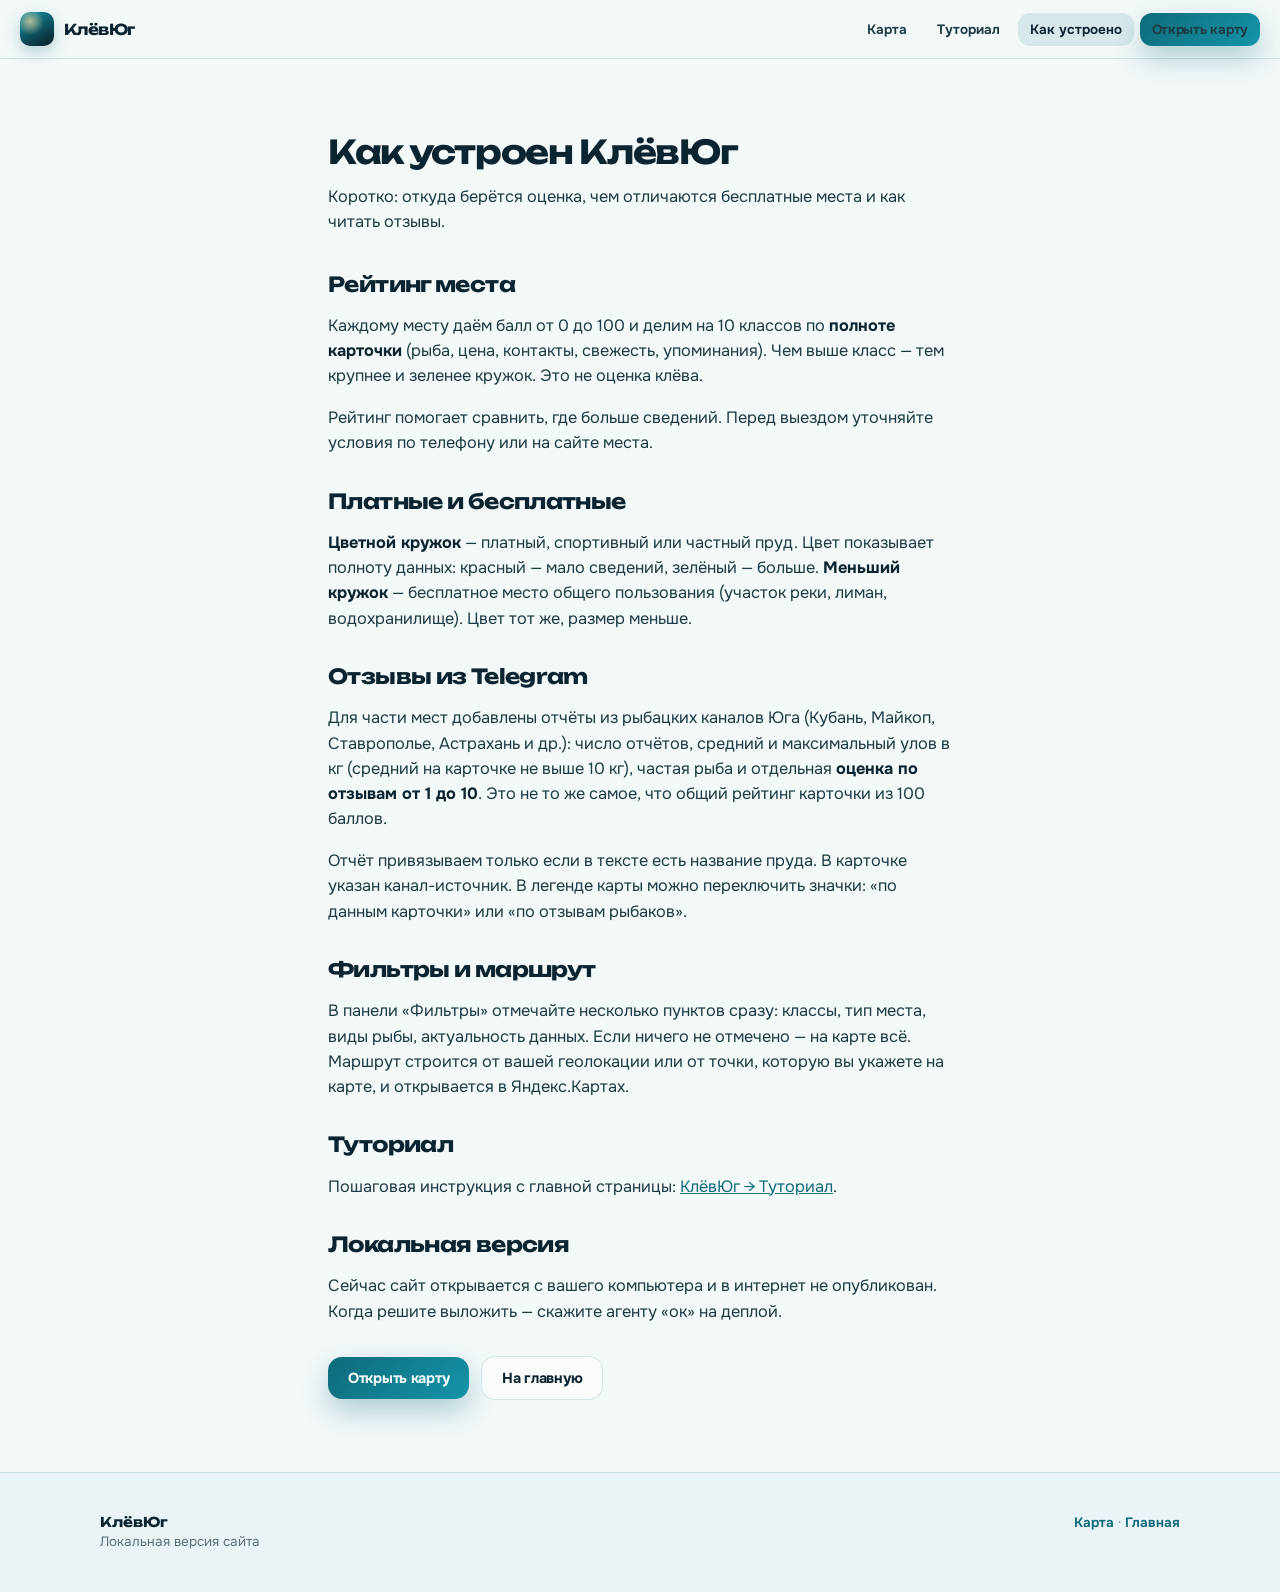
==== about.html @ e6dd9c02 "Add files via upload" ====
<!DOCTYPE html>
<html lang="ru">
<head>
  <meta charset="utf-8" />
  <meta name="viewport" content="width=device-width, initial-scale=1, viewport-fit=cover" />
  <meta name="theme-color" content="#071b24" />
  <meta
    name="description"
    content="Как устроен КлёвЮг: рейтинг мест, платные и бесплатные точки, отзывы из Telegram, фильтры и маршрут."
  />
  <title>Как устроено — КлёвЮг</title>
  <link rel="preconnect" href="https://fonts.googleapis.com" />
  <link rel="preconnect" href="https://fonts.gstatic.com" crossorigin />
  <link
    href="https://fonts.googleapis.com/css2?family=Onest:wght@500;600;700;800&family=Unbounded:wght@600;700&display=swap"
    rel="stylesheet"
  />
  <link rel="stylesheet" href="assets/site.css" />
</head>
<body>
  <a class="skip-link" href="#main">К содержанию</a>

  <header class="site-header">
    <a class="site-logo" href="index.html" translate="no">
      <span class="site-logo__mark" aria-hidden="true"></span>
      <span class="site-logo__name">КлёвЮг</span>
    </a>
    <nav class="site-nav" aria-label="Основное меню">
      <a href="map.html">Карта</a>
      <a href="index.html#tutorial">Туториал</a>
      <a href="about.html" aria-current="page">Как устроено</a>
      <a class="btn btn--primary" href="map.html">Открыть карту</a>
    </nav>
  </header>

  <main id="main" class="section prose">
    <h1 class="section__title">Как устроен КлёвЮг</h1>
    <p class="section__lead">
      Коротко: откуда берётся оценка, чем отличаются бесплатные места и как читать отзывы.
    </p>

    <h2 id="rating">Рейтинг места</h2>
    <p>
      Каждому месту даём балл от 0 до 100 и делим на 10 классов по
      <strong>полноте карточки</strong> (рыба, цена, контакты, свежесть, упоминания).
      Чем выше класс — тем крупнее и зеленее кружок. Это не оценка клёва.
    </p>
    <p>
      Рейтинг помогает сравнить, где больше сведений.
      Перед выездом уточняйте условия по телефону или на сайте места.
    </p>

    <h2 id="icons">Платные и бесплатные</h2>
    <p>
      <strong>Цветной кружок</strong> — платный, спортивный или частный пруд.
      Цвет показывает полноту данных: красный — мало сведений, зелёный — больше.
      <strong>Меньший кружок</strong> — бесплатное место общего пользования
      (участок реки, лиман, водохранилище). Цвет тот же, размер меньше.
    </p>

    <h2 id="reviews">Отзывы из Telegram</h2>
    <p>
      Для части мест добавлены отчёты из рыбацких каналов Юга
      (Кубань, Майкоп, Ставрополье, Астрахань и др.): число отчётов,
      средний и максимальный улов в кг (средний на карточке не выше 10 кг),
      частая рыба и отдельная <strong>оценка по отзывам от 1 до 10</strong>.
      Это не то же самое, что общий рейтинг карточки из 100 баллов.
    </p>
    <p>
      Отчёт привязываем только если в тексте есть название пруда.
      В карточке указан канал-источник. В легенде карты можно переключить значки:
      «по данным карточки» или «по отзывам рыбаков».
    </p>

    <h2 id="filters">Фильтры и маршрут</h2>
    <p>
      В панели «Фильтры» отмечайте несколько пунктов сразу: классы, тип места,
      виды рыбы, актуальность данных. Если ничего не отмечено — на карте всё.
      Маршрут строится от вашей геолокации или от точки, которую вы укажете на карте,
      и открывается в Яндекс.Картах.
    </p>

    <h2 id="tutorial">Туториал</h2>
    <p>
      Пошаговая инструкция с главной страницы:
      <a href="index.html#tutorial">КлёвЮг → Туториал</a>.
    </p>

    <h2 id="privacy">Локальная версия</h2>
    <p>
      Сейчас сайт открывается с вашего компьютера и в интернет не опубликован.
      Когда решите выложить — скажите агенту «ок» на деплой.
    </p>

    <div class="cta-inline" style="margin-top: 32px">
      <a class="btn btn--primary" href="map.html">Открыть карту</a>
      <a class="btn btn--ghost" href="index.html">На главную</a>
    </div>
  </main>

  <footer class="site-footer">
    <div class="site-footer__inner">
      <div>
        <strong translate="no">КлёвЮг</strong><br />
        Локальная версия сайта
      </div>
      <div>
        <a href="map.html">Карта</a>
        ·
        <a href="index.html">Главная</a>
      </div>
    </div>
  </footer>
</body>
</html>
---- assets/site.css ----
/* КлёвЮг — общий стиль сайта */
:root {
  --deep: #071b24;
  --ink: #0c2430;
  --ink-soft: #1e3a45;
  --muted: #5a6f78;
  --water: #0e6b7a;
  --water-bright: #1494a8;
  --foam: #eaf4f6;
  --mist: #f3f8f9;
  --gold: #d4b56a;
  --gold-soft: #e8d4a0;
  --line: rgba(14, 107, 122, 0.16);
  --shadow: 0 20px 50px rgba(7, 27, 36, 0.16);
  --font-display: "Unbounded", "Segoe UI", system-ui, sans-serif;
  --font: "Onest", "Segoe UI", system-ui, sans-serif;
  --radius: 20px;
  --safe-top: env(safe-area-inset-top, 0px);
  --safe-bottom: env(safe-area-inset-bottom, 0px);
  --safe-left: env(safe-area-inset-left, 0px);
  --safe-right: env(safe-area-inset-right, 0px);
  color-scheme: light;
}

*,
*::before,
*::after {
  box-sizing: border-box;
}

html {
  scroll-behavior: smooth;
}

@media (prefers-reduced-motion: reduce) {
  html {
    scroll-behavior: auto;
  }
  *,
  *::before,
  *::after {
    animation-duration: 0.01ms !important;
    animation-iteration-count: 1 !important;
    transition-duration: 0.01ms !important;
  }
}

body {
  margin: 0;
  min-height: 100vh;
  font-family: var(--font);
  color: var(--ink-soft);
  background: var(--mist);
  -webkit-tap-highlight-color: rgba(14, 107, 122, 0.12);
  touch-action: manipulation;
}

img {
  max-width: 100%;
  height: auto;
  display: block;
}

a {
  color: var(--water);
}

a:hover {
  color: var(--water-bright);
}

:focus-visible {
  outline: 3px solid var(--water-bright);
  outline-offset: 3px;
}

.skip-link {
  position: absolute;
  left: -9999px;
  top: 0;
  z-index: 100;
  padding: 12px 16px;
  background: var(--deep);
  color: #fff;
  font-weight: 700;
  text-decoration: none;
  border-radius: 0 0 12px 0;
}

.skip-link:focus {
  left: 0;
}

.site-header {
  position: sticky;
  top: 0;
  z-index: 20;
  display: flex;
  align-items: center;
  justify-content: space-between;
  gap: 16px;
  padding: calc(12px + var(--safe-top)) calc(20px + var(--safe-right)) 12px calc(20px + var(--safe-left));
  background: rgba(243, 248, 249, 0.86);
  border-bottom: 1px solid var(--line);
  backdrop-filter: blur(16px);
  -webkit-backdrop-filter: blur(16px);
}

.site-logo {
  display: flex;
  align-items: center;
  gap: 10px;
  text-decoration: none;
  color: var(--ink);
  min-width: 0;
}

.site-logo__mark {
  width: 34px;
  height: 34px;
  border-radius: 10px;
  flex: 0 0 auto;
  background:
    radial-gradient(circle at 30% 28%, rgba(232, 212, 160, 0.75), transparent 40%),
    linear-gradient(150deg, var(--water-bright), var(--deep));
  box-shadow: 0 6px 16px rgba(14, 107, 122, 0.28);
}

.site-logo__name {
  font-family: var(--font-display);
  font-weight: 700;
  font-size: 15px;
  letter-spacing: -0.04em;
  white-space: nowrap;
  overflow: hidden;
  text-overflow: ellipsis;
}

.site-nav {
  display: flex;
  align-items: center;
  gap: 6px;
  flex-wrap: wrap;
  justify-content: flex-end;
}

.site-nav a {
  text-decoration: none;
  color: var(--ink-soft);
  font-weight: 650;
  font-size: 13.5px;
  padding: 8px 12px;
  border-radius: 12px;
}

.site-nav a:hover {
  background: rgba(14, 107, 122, 0.08);
  color: var(--ink);
}

.site-nav a[aria-current="page"] {
  background: rgba(14, 107, 122, 0.12);
  color: var(--ink);
}

.btn {
  display: inline-flex;
  align-items: center;
  justify-content: center;
  gap: 8px;
  padding: 12px 20px;
  border-radius: 14px;
  border: 0;
  font-family: inherit;
  font-size: 14.5px;
  font-weight: 700;
  letter-spacing: -0.02em;
  text-decoration: none;
  cursor: pointer;
  transition: transform 0.12s ease, filter 0.12s ease, background-color 0.15s ease;
}

.btn:active {
  transform: translateY(1px);
}

.btn--primary {
  background: linear-gradient(135deg, var(--water), var(--water-bright));
  color: #f5fcfd;
  box-shadow: 0 12px 28px rgba(14, 107, 122, 0.3);
}

.btn--primary:hover {
  filter: brightness(1.06);
  color: #fff;
}

.btn--ghost {
  background: rgba(255, 255, 255, 0.55);
  color: var(--ink);
  border: 1px solid var(--line);
}

.btn--ghost:hover {
  background: #fff;
  color: var(--ink);
}

.btn--on-dark {
  background: rgba(255, 255, 255, 0.12);
  color: #fff;
  border: 1px solid rgba(255, 255, 255, 0.28);
}

.btn--on-dark:hover {
  background: rgba(255, 255, 255, 0.2);
  color: #fff;
}

.btn--lg {
  padding: 15px 26px;
  font-size: 16px;
}

.btn--gold {
  background: linear-gradient(135deg, #c9a84f, var(--gold-soft));
  color: var(--deep);
  box-shadow: 0 12px 28px rgba(212, 181, 106, 0.35);
}

.btn--gold:hover {
  filter: brightness(1.04);
  color: var(--deep);
}

/* —— Landing hero —— */
.hero {
  position: relative;
  min-height: min(100vh, 900px);
  display: flex;
  flex-direction: column;
  justify-content: flex-end;
  padding:
    calc(72px + var(--safe-top))
    calc(24px + var(--safe-right))
    calc(64px + var(--safe-bottom))
    calc(24px + var(--safe-left));
  overflow: hidden;
  color: #eaf4f6;
  isolation: isolate;
}

.hero__bg {
  position: absolute;
  inset: 0;
  z-index: -3;
  background:
    linear-gradient(105deg, rgba(7, 27, 36, 0.82) 0%, rgba(7, 27, 36, 0.45) 42%, rgba(7, 27, 36, 0.72) 100%),
    radial-gradient(ellipse 70% 55% at 78% 30%, rgba(20, 148, 168, 0.45), transparent 58%),
    radial-gradient(ellipse 50% 40% at 18% 80%, rgba(212, 181, 106, 0.22), transparent 55%),
    linear-gradient(160deg, #0a3140 0%, #0e6b7a 40%, #071b24 100%);
}

.hero__map {
  position: absolute;
  inset: 0;
  z-index: -2;
  opacity: 0.38;
  background-image:
    radial-gradient(circle at 22% 48%, rgba(20, 148, 168, 0.9) 0 3px, transparent 4px),
    radial-gradient(circle at 31% 42%, rgba(212, 181, 106, 0.85) 0 4px, transparent 5px),
    radial-gradient(circle at 38% 55%, rgba(20, 148, 168, 0.7) 0 2.5px, transparent 3.5px),
    radial-gradient(circle at 48% 38%, rgba(234, 244, 246, 0.55) 0 3px, transparent 4px),
    radial-gradient(circle at 58% 52%, rgba(20, 148, 168, 0.75) 0 3.5px, transparent 4.5px),
    radial-gradient(circle at 68% 44%, rgba(212, 181, 106, 0.7) 0 2.5px, transparent 3.5px),
    radial-gradient(circle at 76% 58%, rgba(20, 148, 168, 0.65) 0 3px, transparent 4px),
    radial-gradient(circle at 84% 40%, rgba(234, 244, 246, 0.45) 0 2px, transparent 3px);
  transform: scale(1.05);
  animation: map-breathe 14s ease-in-out infinite alternate;
  pointer-events: none;
}

.hero__wave {
  position: absolute;
  left: 0;
  right: 0;
  bottom: -2px;
  z-index: -1;
  height: 120px;
  background:
    radial-gradient(120% 90% at 10% 100%, rgba(234, 244, 246, 0.14), transparent 55%),
    radial-gradient(90% 80% at 70% 100%, rgba(212, 181, 106, 0.12), transparent 50%);
  animation: wave-shift 18s ease-in-out infinite alternate;
  pointer-events: none;
}

@keyframes map-breathe {
  from { transform: scale(1.02) translateY(0); }
  to { transform: scale(1.08) translateY(-8px); }
}

@keyframes wave-shift {
  from { opacity: 0.7; transform: translateX(0); }
  to { opacity: 1; transform: translateX(-18px); }
}

@media (prefers-reduced-motion: reduce) {
  .hero__map,
  .hero__wave {
    animation: none;
  }
}

.hero__inner {
  max-width: 760px;
}

.hero__brand {
  margin: 0 0 18px;
  font-family: var(--font-display);
  font-size: clamp(2.8rem, 9vw, 5.2rem);
  font-weight: 700;
  letter-spacing: -0.055em;
  line-height: 0.92;
  text-wrap: balance;
  color: #fff;
  text-shadow: 0 10px 40px rgba(0, 0, 0, 0.35);
}

.hero__brand span {
  color: var(--gold-soft);
}

.hero__lead {
  margin: 0 0 28px;
  max-width: 34rem;
  font-size: clamp(1.08rem, 2.5vw, 1.28rem);
  font-weight: 500;
  line-height: 1.45;
  color: rgba(234, 244, 246, 0.9);
  text-wrap: pretty;
}

.hero__actions {
  display: flex;
  flex-wrap: wrap;
  gap: 12px;
  align-items: center;
}

/* —— Sections —— */
.section {
  padding: 72px calc(24px + var(--safe-right)) 72px calc(24px + var(--safe-left));
  max-width: 1080px;
  margin: 0 auto;
}

.section__title {
  margin: 0 0 12px;
  font-family: var(--font-display);
  font-size: clamp(1.45rem, 3vw, 2.05rem);
  font-weight: 700;
  letter-spacing: -0.04em;
  color: var(--ink);
  text-wrap: balance;
}

.section__lead {
  margin: 0 0 36px;
  max-width: 40rem;
  font-size: 1.08rem;
  line-height: 1.5;
  color: var(--muted);
  text-wrap: pretty;
}

.facts {
  display: grid;
  gap: 18px 28px;
  margin: 0;
  padding: 0;
  list-style: none;
}

@media (min-width: 720px) {
  .facts {
    grid-template-columns: repeat(3, 1fr);
  }
}

.facts li {
  padding-top: 14px;
  border-top: 2px solid rgba(14, 107, 122, 0.2);
}

.facts strong {
  display: block;
  margin-bottom: 6px;
  font-family: var(--font-display);
  font-size: clamp(1.6rem, 3vw, 2rem);
  font-weight: 700;
  letter-spacing: -0.04em;
  color: var(--ink);
  font-variant-numeric: tabular-nums;
}

.facts span {
  display: block;
  font-size: 0.98rem;
  line-height: 1.45;
  color: var(--muted);
}

.scene {
  max-width: 40rem;
}

.scene p {
  margin: 0 0 1rem;
  font-size: 1.08rem;
  line-height: 1.55;
  color: var(--ink-soft);
}

.scene p:last-child {
  margin-bottom: 0;
}

.band {
  background:
    linear-gradient(165deg, rgba(14, 107, 122, 0.07), rgba(234, 244, 246, 0.9));
  border-block: 1px solid var(--line);
}

.band--deep {
  background:
    linear-gradient(145deg, #0a3140 0%, #071b24 55%, #0e4a55 100%);
  color: var(--foam);
  border-block: 0;
}

.band--deep .section__title {
  color: #fff;
}

.band--deep .section__lead {
  color: rgba(234, 244, 246, 0.78);
}

.steps {
  display: grid;
  gap: 28px;
  counter-reset: step;
}

@media (min-width: 800px) {
  .steps {
    grid-template-columns: 1fr 1fr;
    gap: 32px 40px;
  }
}

.step {
  padding: 0;
  border: 0;
  background: transparent;
}

.step::before {
  counter-increment: step;
  content: counter(step);
  display: inline-block;
  margin-bottom: 12px;
  font-family: var(--font-display);
  font-size: 0.95rem;
  font-weight: 700;
  letter-spacing: -0.03em;
  color: var(--water);
}

.band--deep .step::before {
  color: var(--gold-soft);
}

.step h3 {
  margin: 0 0 8px;
  font-size: 1.15rem;
  font-weight: 750;
  letter-spacing: -0.02em;
  color: var(--ink);
}

.band--deep .step h3 {
  color: #fff;
}

.step p {
  margin: 0;
  font-size: 1rem;
  line-height: 1.5;
  color: var(--muted);
}

.band--deep .step p {
  color: rgba(234, 244, 246, 0.78);
}

.legend-row {
  display: grid;
  gap: 28px;
}

@media (min-width: 640px) {
  .legend-row {
    grid-template-columns: 1fr 1fr;
  }
}

.legend-item {
  display: flex;
  gap: 14px;
  align-items: flex-start;
}

.legend-item__icon {
  flex: 0 0 auto;
  margin-top: 6px;
}

.legend-item__icon--circle {
  width: 16px;
  height: 16px;
  border-radius: 50%;
  background: var(--water-bright);
  box-shadow: 0 0 0 4px rgba(20, 148, 168, 0.18);
}

.legend-item__icon--small {
  width: 10px;
  height: 10px;
  margin-top: 9px;
  border-radius: 50%;
  background: var(--gold);
  box-shadow: 0 0 0 4px rgba(212, 181, 106, 0.2);
}

.legend-item h3 {
  margin: 0 0 6px;
  font-size: 1.05rem;
  font-weight: 750;
  color: var(--ink);
}

.legend-item p {
  margin: 0;
  font-size: 0.98rem;
  line-height: 1.45;
  color: var(--muted);
}

.keep {
  display: grid;
  gap: 22px;
}

@media (min-width: 720px) {
  .keep {
    grid-template-columns: 1fr 1fr 1fr;
  }
}

.keep h3 {
  margin: 0 0 8px;
  font-size: 1.05rem;
  font-weight: 750;
  letter-spacing: -0.02em;
  color: var(--ink);
}

.keep p {
  margin: 0;
  font-size: 0.98rem;
  line-height: 1.5;
  color: var(--muted);
}

.faq details {
  padding: 16px 0;
  border-bottom: 1px solid var(--line);
}

.faq summary {
  cursor: pointer;
  font-weight: 700;
  color: var(--ink);
  list-style: none;
}

.faq summary::-webkit-details-marker {
  display: none;
}

.faq summary::after {
  content: "+";
  float: right;
  color: var(--water);
  font-weight: 700;
}

.faq details[open] summary::after {
  content: "−";
}

.faq p {
  margin: 10px 0 0;
  color: var(--muted);
  line-height: 1.5;
}

.cta-final {
  text-align: left;
}

.cta-final .hero__actions {
  margin-top: 8px;
}

.cta-inline {
  display: flex;
  flex-wrap: wrap;
  gap: 12px;
  align-items: center;
  margin-top: 8px;
}

.prose {
  max-width: 42rem;
}

.prose h2 {
  margin: 2rem 0 0.75rem;
  font-family: var(--font-display);
  font-size: 1.3rem;
  font-weight: 700;
  letter-spacing: -0.03em;
  color: var(--ink);
  scroll-margin-top: 88px;
}

.prose h2:first-of-type {
  margin-top: 0;
}

.prose p,
.prose li {
  font-size: 1.02rem;
  line-height: 1.55;
  color: var(--ink-soft);
}

.prose ul {
  padding-left: 1.2rem;
}

.prose strong {
  color: var(--ink);
}

.site-footer {
  padding:
    40px calc(24px + var(--safe-right))
    calc(40px + var(--safe-bottom))
    calc(24px + var(--safe-left));
  border-top: 1px solid var(--line);
  background: var(--foam);
  color: var(--muted);
  font-size: 13.5px;
  line-height: 1.45;
}

.site-footer__inner {
  max-width: 1080px;
  margin: 0 auto;
  display: flex;
  flex-wrap: wrap;
  gap: 16px 32px;
  justify-content: space-between;
  align-items: flex-start;
}

.site-footer strong {
  font-family: var(--font-display);
  color: var(--ink);
}

.site-footer a {
  font-weight: 650;
  text-decoration: none;
}

.site-footer a:hover {
  text-decoration: underline;
}

.local-badge {
  display: inline-flex;
  align-items: center;
  gap: 6px;
  padding: 6px 12px;
  border-radius: 999px;
  background: rgba(14, 107, 122, 0.1);
  color: var(--water);
  font-size: 12px;
  font-weight: 700;
}

@media (max-width: 560px) {
  .site-nav a:not(.btn) {
    display: none;
  }
}
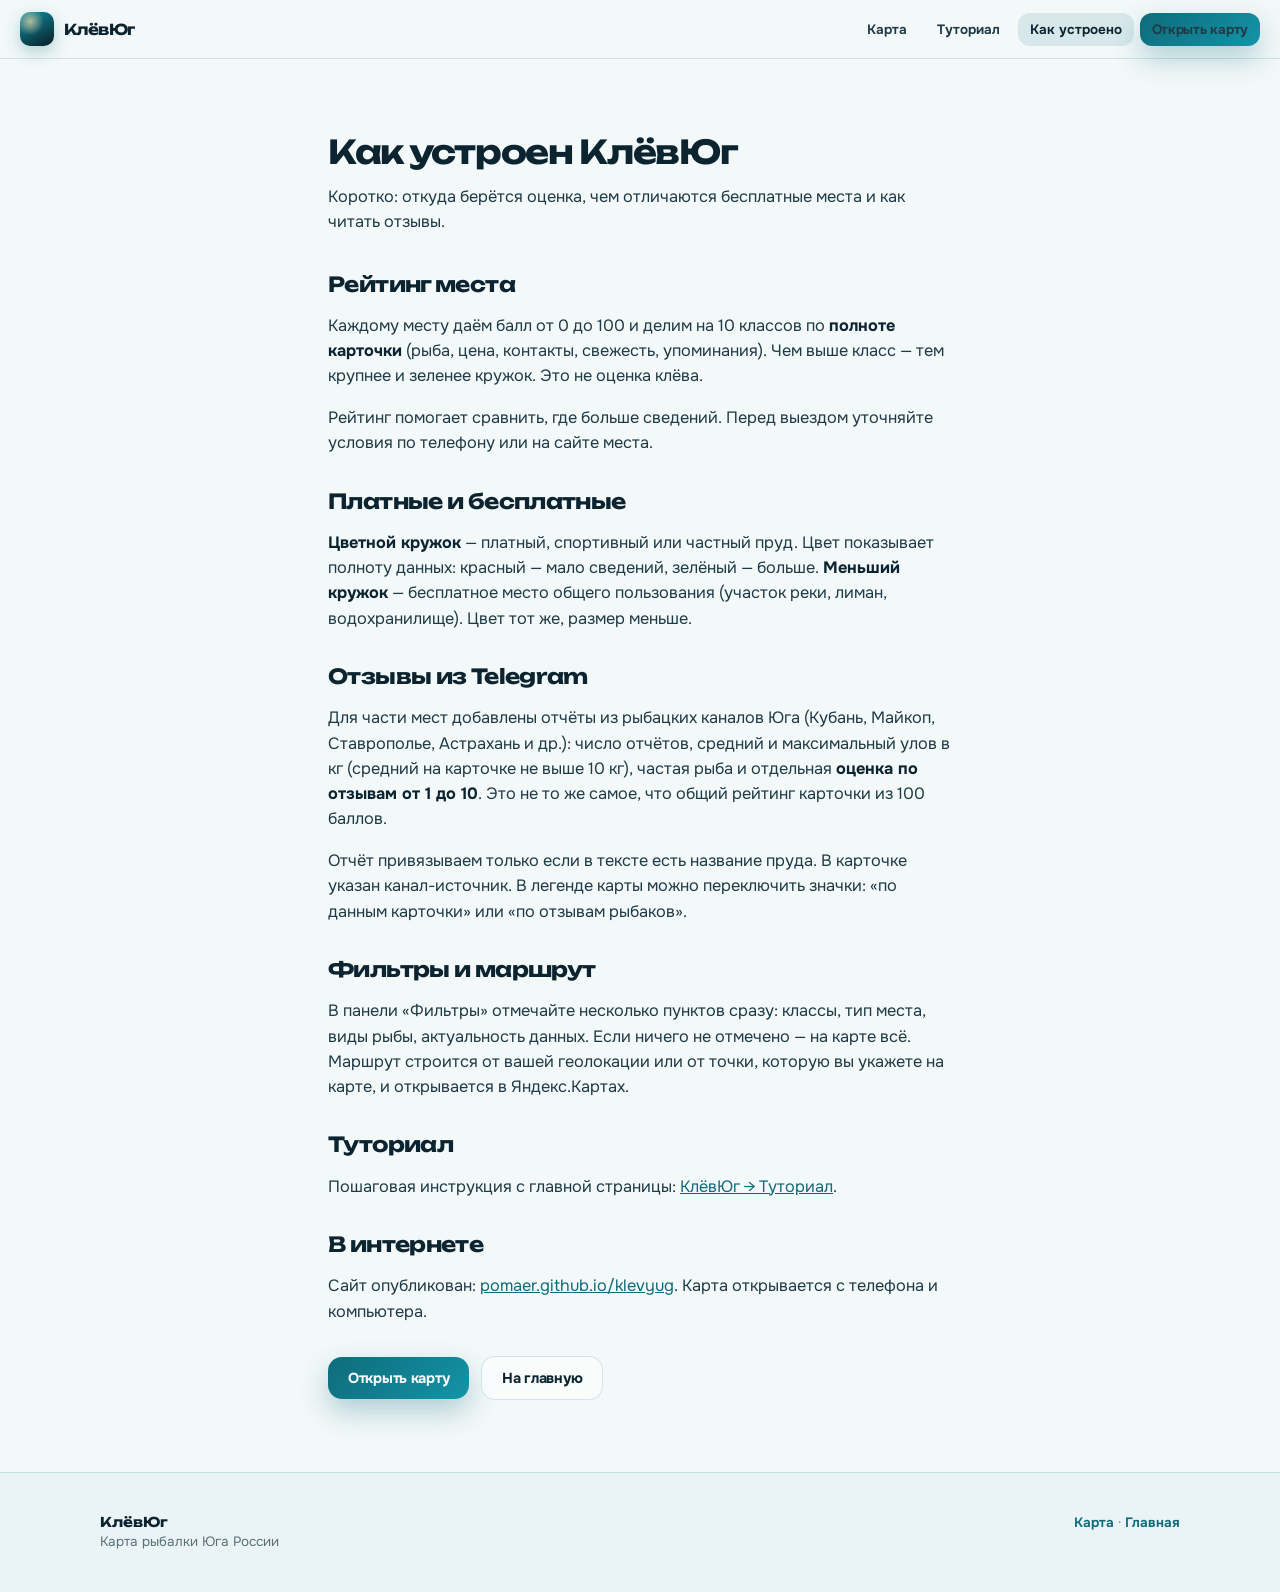
==== commit e206be22: "Add files via upload" ====
--- a/about.html
+++ b/about.html
@@ -26,9 +26,21 @@
       <span class="site-logo__name">КлёвЮг</span>
     </a>
     <nav class="site-nav" aria-label="Основное меню">
-      <a href="map.html">Карта</a>
-      <a href="index.html#tutorial">Туториал</a>
-      <a href="about.html" aria-current="page">Как устроено</a>
+      <button
+        type="button"
+        class="site-menu-btn"
+        id="site-menu-btn"
+        aria-expanded="false"
+        aria-controls="site-nav-panel"
+        aria-label="Открыть меню"
+      >
+        <span class="site-menu-btn__bars" aria-hidden="true"></span>
+      </button>
+      <div class="site-nav__panel" id="site-nav-panel">
+        <a href="map.html">Карта</a>
+        <a href="index.html#tutorial">Туториал</a>
+        <a href="about.html" aria-current="page">Как устроено</a>
+      </div>
       <a class="btn btn--primary" href="map.html">Открыть карту</a>
     </nav>
   </header>
@@ -86,10 +98,11 @@
       <a href="index.html#tutorial">КлёвЮг → Туториал</a>.
     </p>
 
-    <h2 id="privacy">Локальная версия</h2>
+    <h2 id="privacy">В интернете</h2>
     <p>
-      Сейчас сайт открывается с вашего компьютера и в интернет не опубликован.
-      Когда решите выложить — скажите агенту «ок» на деплой.
+      Сайт опубликован:
+      <a href="https://pomaer.github.io/klevyug/" translate="no">pomaer.github.io/klevyug</a>.
+      Карта открывается с телефона и компьютера.
     </p>
 
     <div class="cta-inline" style="margin-top: 32px">
@@ -102,7 +115,7 @@
     <div class="site-footer__inner">
       <div>
         <strong translate="no">КлёвЮг</strong><br />
-        Локальная версия сайта
+        Карта рыбалки Юга России
       </div>
       <div>
         <a href="map.html">Карта</a>
@@ -111,5 +124,26 @@
       </div>
     </div>
   </footer>
+  <script>
+    (function () {
+      var btn = document.getElementById("site-menu-btn");
+      var panel = document.getElementById("site-nav-panel");
+      if (!btn || !panel) return;
+      function setOpen(open) {
+        document.body.classList.toggle("nav-open", open);
+        btn.setAttribute("aria-expanded", open ? "true" : "false");
+        btn.setAttribute("aria-label", open ? "Закрыть меню" : "Открыть меню");
+      }
+      btn.addEventListener("click", function () {
+        setOpen(!document.body.classList.contains("nav-open"));
+      });
+      panel.querySelectorAll("a").forEach(function (a) {
+        a.addEventListener("click", function () { setOpen(false); });
+      });
+      document.addEventListener("keydown", function (e) {
+        if (e.key === "Escape") setOpen(false);
+      });
+    })();
+  </script>
 </body>
 </html>
--- a/assets/site.css
+++ b/assets/site.css
@@ -714,8 +714,176 @@
   font-weight: 700;
 }
 
+.site-menu-btn {
+  display: none;
+  width: 44px;
+  height: 44px;
+  padding: 0;
+  border: 1px solid var(--line);
+  border-radius: 12px;
+  background: rgba(255, 255, 255, 0.72);
+  color: var(--ink);
+  cursor: pointer;
+  align-items: center;
+  justify-content: center;
+  flex: 0 0 auto;
+}
+
+.site-menu-btn:hover {
+  background: #fff;
+}
+
+.site-menu-btn:focus-visible {
+  outline: 3px solid var(--water-bright);
+  outline-offset: 2px;
+}
+
+.site-menu-btn__bars {
+  display: block;
+  width: 18px;
+  height: 2px;
+  background: currentColor;
+  border-radius: 2px;
+  box-shadow: 0 -6px 0 currentColor, 0 6px 0 currentColor;
+}
+
+.site-nav__panel {
+  display: contents;
+}
+
+#tutorial,
+.section__title,
+.prose h2 {
+  scroll-margin-top: calc(72px + var(--safe-top));
+}
+
+@media (max-width: 720px) {
+  .site-header {
+    gap: 10px;
+    padding: calc(10px + var(--safe-top)) calc(14px + var(--safe-right)) 10px calc(14px + var(--safe-left));
+  }
+
+  .site-menu-btn {
+    display: inline-flex;
+  }
+
+  .site-nav {
+    position: relative;
+    gap: 8px;
+  }
+
+  .site-nav__panel {
+    display: none;
+    position: absolute;
+    top: calc(100% + 8px);
+    left: max(12px, var(--safe-left));
+    right: max(12px, var(--safe-right));
+    flex-direction: column;
+    align-items: stretch;
+    gap: 4px;
+    padding: 10px;
+    border-radius: 16px;
+    background: rgba(255, 255, 255, 0.96);
+    border: 1px solid var(--line);
+    box-shadow: var(--shadow);
+    backdrop-filter: blur(16px);
+    -webkit-backdrop-filter: blur(16px);
+    z-index: 30;
+  }
+
+  body.nav-open .site-nav__panel {
+    display: flex;
+  }
+
+  .site-nav__panel a {
+    padding: 14px 14px;
+    min-height: 44px;
+    border-radius: 12px;
+    font-size: 15px;
+  }
+
+  .site-nav > .btn--primary {
+    padding: 10px 14px;
+    font-size: 13.5px;
+    min-height: 44px;
+  }
+
+  .hero {
+    min-height: auto;
+    justify-content: flex-end;
+    padding:
+      calc(88px + var(--safe-top))
+      calc(16px + var(--safe-right))
+      calc(36px + var(--safe-bottom))
+      calc(16px + var(--safe-left));
+  }
+
+  .hero__brand {
+    font-size: clamp(2.4rem, 14vw, 3.4rem);
+    margin-bottom: 14px;
+  }
+
+  .hero__lead {
+    margin-bottom: 22px;
+    font-size: 1.05rem;
+    max-width: none;
+  }
+
+  .hero__actions {
+    flex-direction: column;
+    align-items: stretch;
+    gap: 10px;
+  }
+
+  .hero__actions .btn {
+    width: 100%;
+    min-height: 48px;
+  }
+
+  .section {
+    padding: 48px calc(16px + var(--safe-right)) 48px calc(16px + var(--safe-left));
+  }
+
+  .section__title {
+    font-size: clamp(1.35rem, 6vw, 1.7rem);
+  }
+
+  .section__lead,
+  .scene p,
+  .legend-item p,
+  .keep p,
+  .faq p,
+  .step p {
+    font-size: 1rem;
+  }
+
+  .facts {
+    gap: 14px;
+  }
+
+  .facts strong {
+    font-size: 1.7rem;
+  }
+
+  .cta-inline {
+    flex-direction: column;
+    align-items: stretch;
+  }
+
+  .cta-inline .btn {
+    width: 100%;
+    min-height: 48px;
+    justify-content: center;
+  }
+
+  .site-footer__inner {
+    flex-direction: column;
+    gap: 14px;
+  }
+}
+
 @media (max-width: 560px) {
-  .site-nav a:not(.btn) {
-    display: none;
-  }
-}
+  .site-logo__name {
+    font-size: 14px;
+  }
+}
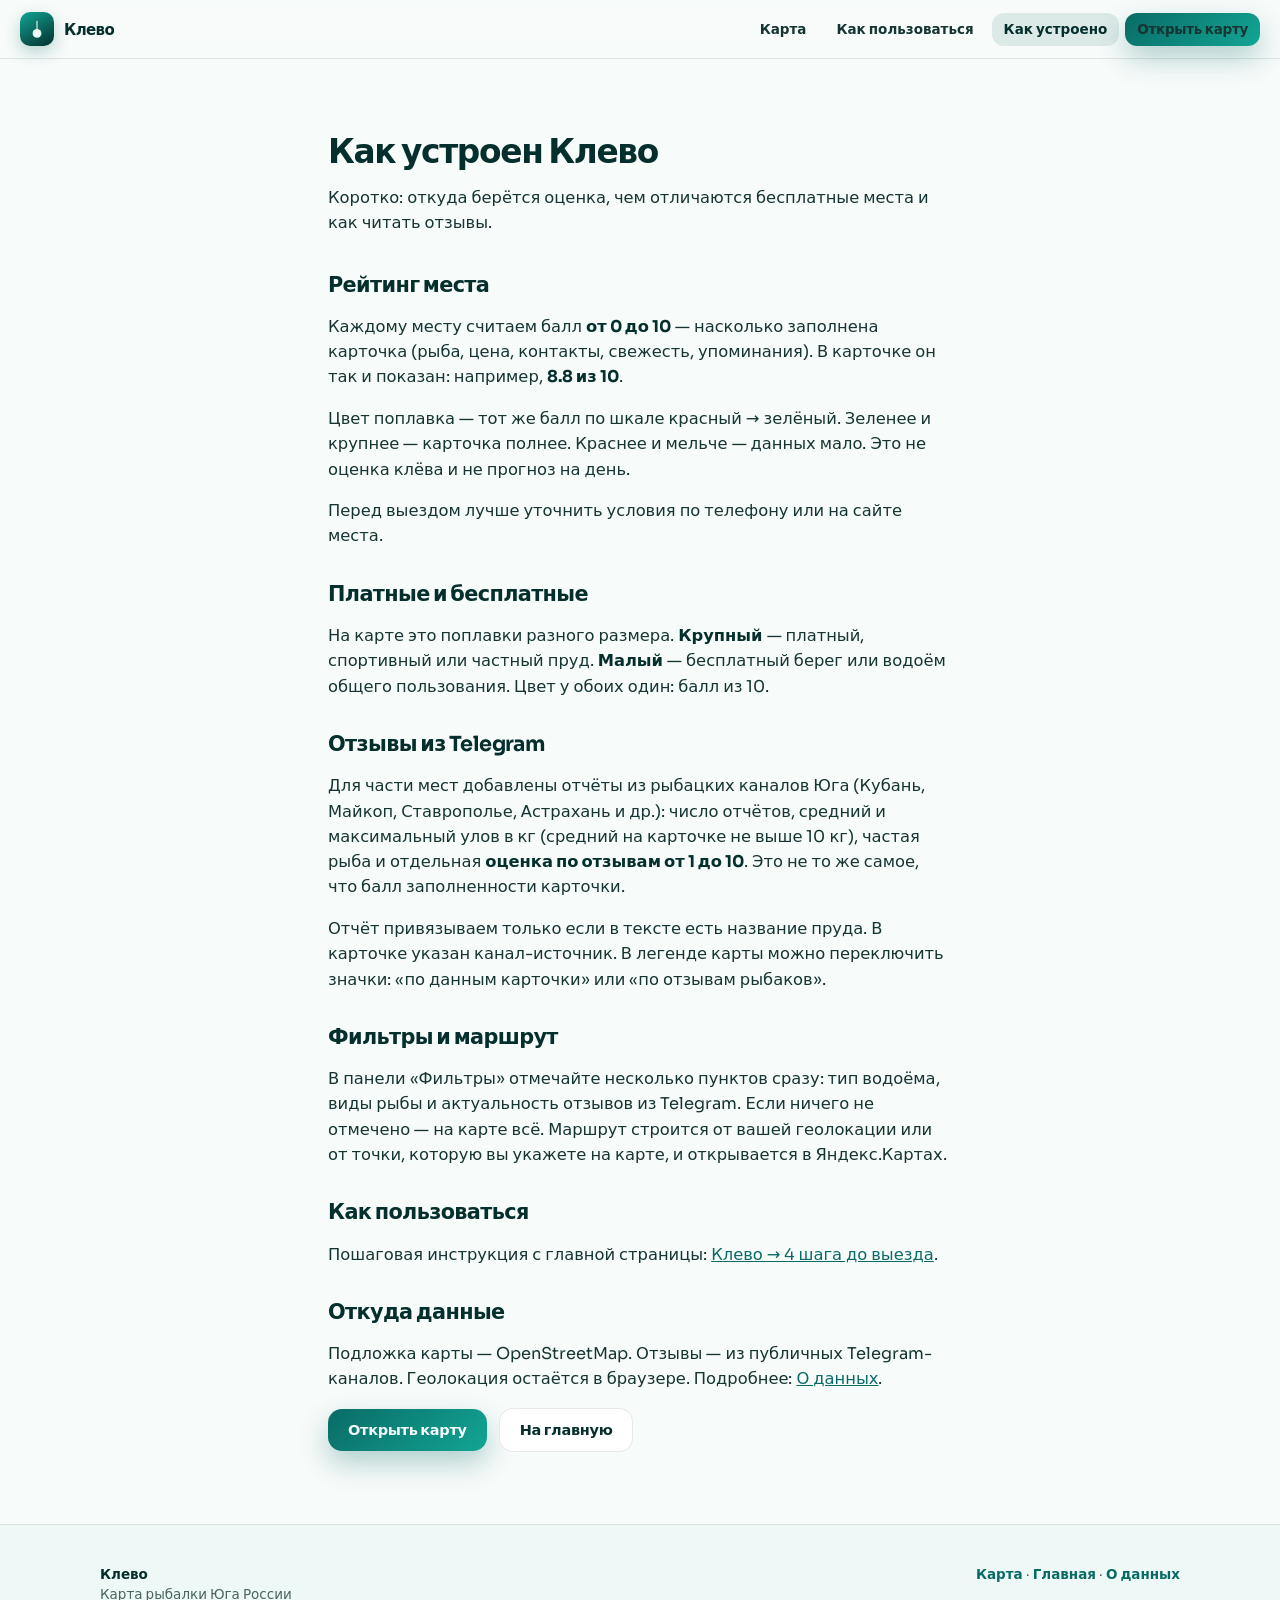
==== commit 06bd3e61: "Update site and pond data for GitHub Pages" ====
--- a/about.html
+++ b/about.html
@@ -3,18 +3,23 @@
 <head>
   <meta charset="utf-8" />
   <meta name="viewport" content="width=device-width, initial-scale=1, viewport-fit=cover" />
-  <meta name="theme-color" content="#071b24" />
+  <meta name="theme-color" content="#eef8f6" />
   <meta
     name="description"
-    content="Как устроен КлёвЮг: рейтинг мест, платные и бесплатные точки, отзывы из Telegram, фильтры и маршрут."
+    content="Как устроен Клево: рейтинг мест, платные и бесплатные точки, отзывы из Telegram, фильтры и маршрут."
   />
-  <title>Как устроено — КлёвЮг</title>
+  <title>Как устроено — Клево</title>
+  <link rel="canonical" href="https://klevyug.ru/about.html" />
+  <link rel="icon" href="assets/favicon.svg" type="image/svg+xml" />
+  <link rel="apple-touch-icon" href="assets/apple-touch-icon.png" />
+  <meta property="og:type" content="website" />
+  <meta property="og:locale" content="ru_RU" />
+  <meta property="og:title" content="Как устроено — Клево" />
+  <meta property="og:description" content="Откуда берётся оценка места, чем отличаются бесплатные берега и как читать отзывы." />
+  <meta property="og:url" content="https://klevyug.ru/about.html" />
+  <meta property="og:image" content="https://klevyug.ru/assets/og-image.png" />
   <link rel="preconnect" href="https://fonts.googleapis.com" />
   <link rel="preconnect" href="https://fonts.gstatic.com" crossorigin />
-  <link
-    href="https://fonts.googleapis.com/css2?family=Onest:wght@500;600;700;800&family=Unbounded:wght@600;700&display=swap"
-    rel="stylesheet"
-  />
   <link rel="stylesheet" href="assets/site.css" />
 </head>
 <body>
@@ -22,8 +27,13 @@
 
   <header class="site-header">
     <a class="site-logo" href="index.html" translate="no">
-      <span class="site-logo__mark" aria-hidden="true"></span>
-      <span class="site-logo__name">КлёвЮг</span>
+      <span class="site-logo__mark" aria-hidden="true">
+        <svg class="site-logo__svg" viewBox="0 0 24 32" fill="none">
+          <path d="M11.2 4h1.6v14h-1.6z" fill="currentColor"/>
+          <circle cx="12" cy="22.4" r="6.4" fill="currentColor"/>
+        </svg>
+      </span>
+      <span class="site-logo__name">Клево</span>
     </a>
     <nav class="site-nav" aria-label="Основное меню">
       <button
@@ -38,7 +48,7 @@
       </button>
       <div class="site-nav__panel" id="site-nav-panel">
         <a href="map.html">Карта</a>
-        <a href="index.html#tutorial">Туториал</a>
+        <a href="index.html#how-to">Как пользоваться</a>
         <a href="about.html" aria-current="page">Как устроено</a>
       </div>
       <a class="btn btn--primary" href="map.html">Открыть карту</a>
@@ -46,28 +56,31 @@
   </header>
 
   <main id="main" class="section prose">
-    <h1 class="section__title">Как устроен КлёвЮг</h1>
+    <h1 class="section__title">Как устроен Клево</h1>
     <p class="section__lead">
       Коротко: откуда берётся оценка, чем отличаются бесплатные места и как читать отзывы.
     </p>
 
     <h2 id="rating">Рейтинг места</h2>
     <p>
-      Каждому месту даём балл от 0 до 100 и делим на 10 классов по
-      <strong>полноте карточки</strong> (рыба, цена, контакты, свежесть, упоминания).
-      Чем выше класс — тем крупнее и зеленее кружок. Это не оценка клёва.
+      Каждому месту считаем балл <strong>от 0 до 10</strong> — насколько заполнена карточка
+      (рыба, цена, контакты, свежесть, упоминания). В карточке он так и показан:
+      например, <strong>8.8 из 10</strong>.
     </p>
     <p>
-      Рейтинг помогает сравнить, где больше сведений.
-      Перед выездом уточняйте условия по телефону или на сайте места.
+      Цвет поплавка — тот же балл по шкале красный → зелёный. Зеленее и крупнее —
+      карточка полнее. Краснее и мельче — данных мало. Это не оценка клёва
+      и не прогноз на день.
+    </p>
+    <p>
+      Перед выездом лучше уточнить условия по телефону или на сайте места.
     </p>
 
     <h2 id="icons">Платные и бесплатные</h2>
     <p>
-      <strong>Цветной кружок</strong> — платный, спортивный или частный пруд.
-      Цвет показывает полноту данных: красный — мало сведений, зелёный — больше.
-      <strong>Меньший кружок</strong> — бесплатное место общего пользования
-      (участок реки, лиман, водохранилище). Цвет тот же, размер меньше.
+      На карте это поплавки разного размера. <strong>Крупный</strong> — платный, спортивный
+      или частный пруд. <strong>Малый</strong> — бесплатный берег или водоём общего пользования.
+      Цвет у обоих один: балл из 10.
     </p>
 
     <h2 id="reviews">Отзывы из Telegram</h2>
@@ -76,7 +89,7 @@
       (Кубань, Майкоп, Ставрополье, Астрахань и др.): число отчётов,
       средний и максимальный улов в кг (средний на карточке не выше 10 кг),
       частая рыба и отдельная <strong>оценка по отзывам от 1 до 10</strong>.
-      Это не то же самое, что общий рейтинг карточки из 100 баллов.
+      Это не то же самое, что балл заполненности карточки.
     </p>
     <p>
       Отчёт привязываем только если в тексте есть название пруда.
@@ -86,26 +99,26 @@
 
     <h2 id="filters">Фильтры и маршрут</h2>
     <p>
-      В панели «Фильтры» отмечайте несколько пунктов сразу: классы, тип места,
-      виды рыбы, актуальность данных. Если ничего не отмечено — на карте всё.
+      В панели «Фильтры» отмечайте несколько пунктов сразу: тип водоёма,
+      виды рыбы и актуальность отзывов из Telegram.
+      Если ничего не отмечено — на карте всё.
       Маршрут строится от вашей геолокации или от точки, которую вы укажете на карте,
       и открывается в Яндекс.Картах.
     </p>
 
-    <h2 id="tutorial">Туториал</h2>
+    <h2 id="howto">Как пользоваться</h2>
     <p>
       Пошаговая инструкция с главной страницы:
-      <a href="index.html#tutorial">КлёвЮг → Туториал</a>.
+      <a href="index.html#how-to">Клево → 4 шага до выезда</a>.
     </p>
 
-    <h2 id="privacy">В интернете</h2>
+    <h2 id="data">Откуда данные</h2>
     <p>
-      Сайт опубликован:
-      <a href="https://pomaer.github.io/klevyug/" translate="no">pomaer.github.io/klevyug</a>.
-      Карта открывается с телефона и компьютера.
+      Подложка карты — OpenStreetMap. Отзывы — из публичных Telegram-каналов.
+      Геолокация остаётся в браузере. Подробнее: <a href="data.html">О данных</a>.
     </p>
 
-    <div class="cta-inline" style="margin-top: 32px">
+    <div class="cta-inline">
       <a class="btn btn--primary" href="map.html">Открыть карту</a>
       <a class="btn btn--ghost" href="index.html">На главную</a>
     </div>
@@ -114,36 +127,20 @@
   <footer class="site-footer">
     <div class="site-footer__inner">
       <div>
-        <strong translate="no">КлёвЮг</strong><br />
+        <strong translate="no">Клево</strong><br />
         Карта рыбалки Юга России
       </div>
       <div>
         <a href="map.html">Карта</a>
         ·
         <a href="index.html">Главная</a>
+        ·
+        <a href="data.html">О данных</a>
       </div>
     </div>
   </footer>
-  <script>
-    (function () {
-      var btn = document.getElementById("site-menu-btn");
-      var panel = document.getElementById("site-nav-panel");
-      if (!btn || !panel) return;
-      function setOpen(open) {
-        document.body.classList.toggle("nav-open", open);
-        btn.setAttribute("aria-expanded", open ? "true" : "false");
-        btn.setAttribute("aria-label", open ? "Закрыть меню" : "Открыть меню");
-      }
-      btn.addEventListener("click", function () {
-        setOpen(!document.body.classList.contains("nav-open"));
-      });
-      panel.querySelectorAll("a").forEach(function (a) {
-        a.addEventListener("click", function () { setOpen(false); });
-      });
-      document.addEventListener("keydown", function (e) {
-        if (e.key === "Escape") setOpen(false);
-      });
-    })();
-  </script>
+  <script src="assets/nav.js"></script>
+  <script src="assets/config.js"></script>
+  <script src="assets/analytics.js" defer></script>
 </body>
 </html>
--- a/assets/site.css
+++ b/assets/site.css
@@ -1,26 +1,4 @@
-/* КлёвЮг — общий стиль сайта */
-:root {
-  --deep: #071b24;
-  --ink: #0c2430;
-  --ink-soft: #1e3a45;
-  --muted: #5a6f78;
-  --water: #0e6b7a;
-  --water-bright: #1494a8;
-  --foam: #eaf4f6;
-  --mist: #f3f8f9;
-  --gold: #d4b56a;
-  --gold-soft: #e8d4a0;
-  --line: rgba(14, 107, 122, 0.16);
-  --shadow: 0 20px 50px rgba(7, 27, 36, 0.16);
-  --font-display: "Unbounded", "Segoe UI", system-ui, sans-serif;
-  --font: "Onest", "Segoe UI", system-ui, sans-serif;
-  --radius: 20px;
-  --safe-top: env(safe-area-inset-top, 0px);
-  --safe-bottom: env(safe-area-inset-bottom, 0px);
-  --safe-left: env(safe-area-inset-left, 0px);
-  --safe-right: env(safe-area-inset-right, 0px);
-  color-scheme: light;
-}
+@import url("tokens.css");
 
 *,
 *::before,
@@ -50,8 +28,8 @@
   min-height: 100vh;
   font-family: var(--font);
   color: var(--ink-soft);
-  background: var(--mist);
-  -webkit-tap-highlight-color: rgba(14, 107, 122, 0.12);
+  background: var(--sand);
+  -webkit-tap-highlight-color: rgba(10, 107, 102, 0.12);
   touch-action: manipulation;
 }
 
@@ -62,15 +40,15 @@
 }
 
 a {
-  color: var(--water);
+  color: var(--teal);
 }
 
 a:hover {
-  color: var(--water-bright);
+  color: var(--teal-bright);
 }
 
 :focus-visible {
-  outline: 3px solid var(--water-bright);
+  outline: 3px solid var(--teal-bright);
   outline-offset: 3px;
 }
 
@@ -80,7 +58,7 @@
   top: 0;
   z-index: 100;
   padding: 12px 16px;
-  background: var(--deep);
+  background: var(--ink);
   color: #fff;
   font-weight: 700;
   text-decoration: none;
@@ -100,7 +78,7 @@
   justify-content: space-between;
   gap: 16px;
   padding: calc(12px + var(--safe-top)) calc(20px + var(--safe-right)) 12px calc(20px + var(--safe-left));
-  background: rgba(243, 248, 249, 0.86);
+  background: rgba(247, 251, 250, 0.88);
   border-bottom: 1px solid var(--line);
   backdrop-filter: blur(16px);
   -webkit-backdrop-filter: blur(16px);
@@ -120,10 +98,17 @@
   height: 34px;
   border-radius: 10px;
   flex: 0 0 auto;
-  background:
-    radial-gradient(circle at 30% 28%, rgba(232, 212, 160, 0.75), transparent 40%),
-    linear-gradient(150deg, var(--water-bright), var(--deep));
-  box-shadow: 0 6px 16px rgba(14, 107, 122, 0.28);
+  display: grid;
+  place-items: center;
+  color: #eef8f6;
+  background: linear-gradient(150deg, var(--teal-bright), var(--ink));
+  box-shadow: 0 6px 16px rgba(10, 107, 102, 0.28);
+}
+
+.site-logo__svg {
+  width: 18px;
+  height: 22px;
+  display: block;
 }
 
 .site-logo__name {
@@ -154,12 +139,12 @@
 }
 
 .site-nav a:hover {
-  background: rgba(14, 107, 122, 0.08);
+  background: rgba(10, 107, 102, 0.08);
   color: var(--ink);
 }
 
 .site-nav a[aria-current="page"] {
-  background: rgba(14, 107, 122, 0.12);
+  background: rgba(10, 107, 102, 0.12);
   color: var(--ink);
 }
 
@@ -177,7 +162,7 @@
   letter-spacing: -0.02em;
   text-decoration: none;
   cursor: pointer;
-  transition: transform 0.12s ease, filter 0.12s ease, background-color 0.15s ease;
+  transition: transform 0.12s ease, filter 0.12s ease, background-color 0.15s ease, border-color 0.15s ease;
 }
 
 .btn:active {
@@ -185,9 +170,9 @@
 }
 
 .btn--primary {
-  background: linear-gradient(135deg, var(--water), var(--water-bright));
+  background: linear-gradient(135deg, var(--teal), var(--teal-bright));
   color: #f5fcfd;
-  box-shadow: 0 12px 28px rgba(14, 107, 122, 0.3);
+  box-shadow: 0 12px 28px rgba(10, 107, 102, 0.3);
 }
 
 .btn--primary:hover {
@@ -196,7 +181,7 @@
 }
 
 .btn--ghost {
-  background: rgba(255, 255, 255, 0.55);
+  background: var(--glass);
   color: var(--ink);
   border: 1px solid var(--line);
 }
@@ -222,31 +207,30 @@
   font-size: 16px;
 }
 
-.btn--gold {
-  background: linear-gradient(135deg, #c9a84f, var(--gold-soft));
-  color: var(--deep);
-  box-shadow: 0 12px 28px rgba(212, 181, 106, 0.35);
-}
-
-.btn--gold:hover {
-  filter: brightness(1.04);
-  color: var(--deep);
-}
-
-/* —— Landing hero —— */
+.btn--mode {
+  background: rgba(10, 107, 102, 0.1);
+  color: var(--ink);
+  border: 1px solid rgba(10, 107, 102, 0.35);
+}
+
+.btn--mode:hover {
+  background: rgba(10, 107, 102, 0.16);
+  color: var(--ink);
+}
+
+/* —— Landing hero: glass card on the map —— */
 .hero {
   position: relative;
-  min-height: min(100vh, 900px);
+  min-height: min(92vh, 820px);
   display: flex;
   flex-direction: column;
   justify-content: flex-end;
   padding:
-    calc(72px + var(--safe-top))
+    calc(88px + var(--safe-top))
     calc(24px + var(--safe-right))
-    calc(64px + var(--safe-bottom))
+    calc(48px + var(--safe-bottom))
     calc(24px + var(--safe-left));
   overflow: hidden;
-  color: #eaf4f6;
   isolation: isolate;
 }
 
@@ -255,28 +239,28 @@
   inset: 0;
   z-index: -3;
   background:
-    linear-gradient(105deg, rgba(7, 27, 36, 0.82) 0%, rgba(7, 27, 36, 0.45) 42%, rgba(7, 27, 36, 0.72) 100%),
-    radial-gradient(ellipse 70% 55% at 78% 30%, rgba(20, 148, 168, 0.45), transparent 58%),
-    radial-gradient(ellipse 50% 40% at 18% 80%, rgba(212, 181, 106, 0.22), transparent 55%),
-    linear-gradient(160deg, #0a3140 0%, #0e6b7a 40%, #071b24 100%);
+    radial-gradient(ellipse 70% 55% at 78% 28%, rgba(18, 165, 148, 0.45), transparent 58%),
+    radial-gradient(ellipse 50% 40% at 12% 82%, rgba(4, 47, 44, 0.35), transparent 55%),
+    linear-gradient(160deg, #0a3d3a 0%, #0a6b66 42%, #042f2c 100%);
 }
 
 .hero__map {
   position: absolute;
   inset: 0;
   z-index: -2;
-  opacity: 0.38;
+  opacity: 0.55;
   background-image:
-    radial-gradient(circle at 22% 48%, rgba(20, 148, 168, 0.9) 0 3px, transparent 4px),
-    radial-gradient(circle at 31% 42%, rgba(212, 181, 106, 0.85) 0 4px, transparent 5px),
-    radial-gradient(circle at 38% 55%, rgba(20, 148, 168, 0.7) 0 2.5px, transparent 3.5px),
-    radial-gradient(circle at 48% 38%, rgba(234, 244, 246, 0.55) 0 3px, transparent 4px),
-    radial-gradient(circle at 58% 52%, rgba(20, 148, 168, 0.75) 0 3.5px, transparent 4.5px),
-    radial-gradient(circle at 68% 44%, rgba(212, 181, 106, 0.7) 0 2.5px, transparent 3.5px),
-    radial-gradient(circle at 76% 58%, rgba(20, 148, 168, 0.65) 0 3px, transparent 4px),
-    radial-gradient(circle at 84% 40%, rgba(234, 244, 246, 0.45) 0 2px, transparent 3px);
-  transform: scale(1.05);
-  animation: map-breathe 14s ease-in-out infinite alternate;
+    radial-gradient(circle at 18% 52%, #c62828 0 4px, transparent 5px),
+    radial-gradient(circle at 27% 38%, #2e7d32 0 6px, transparent 7px),
+    radial-gradient(circle at 34% 61%, #f57c00 0 3.5px, transparent 4.5px),
+    radial-gradient(circle at 46% 44%, #12a594 0 5px, transparent 6px),
+    radial-gradient(circle at 58% 57%, #c62828 0 3px, transparent 4px),
+    radial-gradient(circle at 67% 36%, #43a047 0 4.5px, transparent 5.5px),
+    radial-gradient(circle at 76% 63%, #f9a825 0 3.5px, transparent 4.5px),
+    radial-gradient(circle at 84% 42%, #2e7d32 0 6px, transparent 7px),
+    radial-gradient(circle at 22% 72%, #6b7280 0 2.5px, transparent 3.5px),
+    radial-gradient(circle at 52% 28%, #6b7280 0 2.5px, transparent 3.5px),
+    radial-gradient(circle at 71% 78%, #6b7280 0 2.5px, transparent 3.5px);
   pointer-events: none;
 }
 
@@ -286,69 +270,91 @@
   right: 0;
   bottom: -2px;
   z-index: -1;
-  height: 120px;
+  height: 140px;
   background:
-    radial-gradient(120% 90% at 10% 100%, rgba(234, 244, 246, 0.14), transparent 55%),
-    radial-gradient(90% 80% at 70% 100%, rgba(212, 181, 106, 0.12), transparent 50%);
-  animation: wave-shift 18s ease-in-out infinite alternate;
+    linear-gradient(to top, var(--sand), transparent 70%),
+    radial-gradient(120% 90% at 10% 100%, rgba(238, 248, 246, 0.18), transparent 55%);
   pointer-events: none;
 }
 
-@keyframes map-breathe {
-  from { transform: scale(1.02) translateY(0); }
-  to { transform: scale(1.08) translateY(-8px); }
-}
-
-@keyframes wave-shift {
-  from { opacity: 0.7; transform: translateX(0); }
-  to { opacity: 1; transform: translateX(-18px); }
-}
-
-@media (prefers-reduced-motion: reduce) {
-  .hero__map,
-  .hero__wave {
-    animation: none;
-  }
-}
-
-.hero__inner {
-  max-width: 760px;
+.hero__card {
+  position: relative;
+  max-width: 420px;
+  padding: 22px 22px 24px;
+  border-radius: var(--radius);
+  background: var(--glass);
+  border: 1px solid var(--line);
+  box-shadow: var(--shadow-tight);
+  backdrop-filter: blur(16px);
+  -webkit-backdrop-filter: blur(16px);
+  color: var(--ink);
 }
 
 .hero__brand {
-  margin: 0 0 18px;
+  margin: 0 0 10px;
   font-family: var(--font-display);
-  font-size: clamp(2.8rem, 9vw, 5.2rem);
-  font-weight: 700;
-  letter-spacing: -0.055em;
-  line-height: 0.92;
+  font-size: clamp(2rem, 6vw, 2.6rem);
+  font-weight: 800;
+  letter-spacing: -0.05em;
+  line-height: 1;
   text-wrap: balance;
-  color: #fff;
-  text-shadow: 0 10px 40px rgba(0, 0, 0, 0.35);
-}
-
-.hero__brand span {
-  color: var(--gold-soft);
+  color: var(--ink);
 }
 
 .hero__lead {
-  margin: 0 0 28px;
-  max-width: 34rem;
-  font-size: clamp(1.08rem, 2.5vw, 1.28rem);
+  margin: 0 0 16px;
+  font-size: 1.02rem;
   font-weight: 500;
   line-height: 1.45;
-  color: rgba(234, 244, 246, 0.9);
+  color: var(--muted);
   text-wrap: pretty;
 }
 
+.hero__scale {
+  display: flex;
+  align-items: center;
+  gap: 8px;
+  margin: 0 0 8px;
+}
+
+.hero__dot {
+  width: 14px;
+  height: 14px;
+  border-radius: 50%;
+  box-shadow: 0 0 0 2px rgba(255, 255, 255, 0.9);
+  flex: 0 0 auto;
+}
+
+.hero__dot--bad { background: var(--bad); }
+.hero__dot--best { background: var(--best); }
+
+.hero__bar {
+  flex: 1 1 auto;
+  height: 10px;
+  border-radius: 999px;
+  background: linear-gradient(90deg, #c62828, #f57c00, #f9a825, #7cb342, #2e7d32);
+}
+
+.hero__ends {
+  display: flex;
+  justify-content: space-between;
+  margin: 0 0 18px;
+  font-size: 11px;
+  font-weight: 550;
+  color: var(--muted);
+}
+
 .hero__actions {
   display: flex;
   flex-wrap: wrap;
-  gap: 12px;
+  gap: 10px;
   align-items: center;
 }
 
-/* —— Sections —— */
+.hero__actions .btn {
+  min-height: 44px;
+}
+
 .section {
   padding: 72px calc(24px + var(--safe-right)) 72px calc(24px + var(--safe-left));
   max-width: 1080px;
@@ -389,8 +395,13 @@
 }
 
 .facts li {
-  padding-top: 14px;
-  border-top: 2px solid rgba(14, 107, 122, 0.2);
+  padding: 16px 16px 18px;
+  border-radius: var(--radius);
+  background: var(--glass);
+  border: 1px solid var(--line);
+  box-shadow: var(--shadow-tight);
+  backdrop-filter: blur(12px);
+  -webkit-backdrop-filter: blur(12px);
 }
 
 .facts strong {
@@ -427,14 +438,12 @@
 }
 
 .band {
-  background:
-    linear-gradient(165deg, rgba(14, 107, 122, 0.07), rgba(234, 244, 246, 0.9));
+  background: linear-gradient(165deg, rgba(10, 107, 102, 0.07), rgba(238, 248, 246, 0.9));
   border-block: 1px solid var(--line);
 }
 
 .band--deep {
-  background:
-    linear-gradient(145deg, #0a3140 0%, #071b24 55%, #0e4a55 100%);
+  background: linear-gradient(145deg, #0a3d3a 0%, #042f2c 55%, #0a6b66 100%);
   color: var(--foam);
   border-block: 0;
 }
@@ -444,7 +453,7 @@
 }
 
 .band--deep .section__lead {
-  color: rgba(234, 244, 246, 0.78);
+  color: rgba(238, 248, 246, 0.78);
 }
 
 .steps {
@@ -470,16 +479,17 @@
   counter-increment: step;
   content: counter(step);
   display: inline-block;
-  margin-bottom: 12px;
+  margin: 0 0 10px 2px;
   font-family: var(--font-display);
-  font-size: 0.95rem;
+  font-size: 0.82rem;
   font-weight: 700;
   letter-spacing: -0.03em;
-  color: var(--water);
+  color: var(--teal);
+  font-variant-numeric: tabular-nums;
 }
 
 .band--deep .step::before {
-  color: var(--gold-soft);
+  color: rgba(238, 248, 246, 0.7);
 }
 
 .step h3 {
@@ -502,7 +512,7 @@
 }
 
 .band--deep .step p {
-  color: rgba(234, 244, 246, 0.78);
+  color: rgba(238, 248, 246, 0.78);
 }
 
 .legend-row {
@@ -518,30 +528,12 @@
 
 .legend-item {
   display: flex;
-  gap: 14px;
+  gap: 16px;
   align-items: flex-start;
-}
-
-.legend-item__icon {
-  flex: 0 0 auto;
-  margin-top: 6px;
-}
-
-.legend-item__icon--circle {
-  width: 16px;
-  height: 16px;
-  border-radius: 50%;
-  background: var(--water-bright);
-  box-shadow: 0 0 0 4px rgba(20, 148, 168, 0.18);
-}
-
-.legend-item__icon--small {
-  width: 10px;
-  height: 10px;
-  margin-top: 9px;
-  border-radius: 50%;
-  background: var(--gold);
-  box-shadow: 0 0 0 4px rgba(212, 181, 106, 0.2);
+  padding: 16px;
+  border-radius: var(--radius);
+  background: var(--glass);
+  border: 1px solid var(--line);
 }
 
 .legend-item h3 {
@@ -558,6 +550,97 @@
   color: var(--muted);
 }
 
+.fish-ico {
+  display: inline-grid;
+  place-items: center;
+  flex: 0 0 auto;
+  color: var(--ink);
+  line-height: 0;
+}
+
+.fish-ico svg {
+  display: block;
+  width: 100%;
+  height: 100%;
+}
+
+.fish-ico--lg {
+  width: 48px;
+  height: 64px;
+  margin-top: 2px;
+}
+
+.fish-ico--step {
+  width: 40px;
+  height: 40px;
+  margin-bottom: 4px;
+  border-radius: 12px;
+  color: var(--foam);
+  background: rgba(238, 248, 246, 0.1);
+  box-shadow: inset 0 0 0 1px rgba(238, 248, 246, 0.22);
+}
+
+.fish-ico--keep {
+  width: 44px;
+  height: 44px;
+  margin-bottom: 12px;
+  border-radius: 12px;
+  color: var(--teal);
+  background: rgba(10, 107, 102, 0.08);
+  box-shadow: inset 0 0 0 1px var(--line);
+}
+
+.legend-swatch {
+  display: flex;
+  flex-wrap: wrap;
+  align-items: center;
+  gap: 10px 16px;
+  margin-top: 28px;
+  padding: 14px 16px;
+  border-radius: 14px;
+  background: var(--glass);
+  border: 1px solid var(--line);
+}
+
+.legend-swatch__label {
+  font-size: 0.78rem;
+  font-weight: 750;
+  color: var(--teal);
+  letter-spacing: -0.01em;
+}
+
+.legend-swatch__dots {
+  display: inline-flex;
+  align-items: center;
+  gap: 8px;
+}
+
+.legend-dot {
+  display: block;
+  border-radius: 50%;
+  box-shadow: 0 0 0 2px rgba(255, 255, 255, 0.9);
+}
+
+.legend-dot--paid {
+  width: 14px;
+  height: 14px;
+}
+
+.legend-dot--free {
+  width: 8px;
+  height: 8px;
+}
+
+.legend-dot--good { background: #15803d; }
+.legend-dot--mid { background: #eab308; }
+.legend-dot--low { background: #dc2626; }
+
+.legend-swatch__hint {
+  font-size: 0.86rem;
+  color: var(--muted);
+  line-height: 1.35;
+}
+
 .keep {
   display: grid;
   gap: 22px;
@@ -567,6 +650,14 @@
   .keep {
     grid-template-columns: 1fr 1fr 1fr;
   }
+}
+
+.keep__item {
+  min-width: 0;
+  padding: 18px 16px 20px;
+  border-radius: var(--radius);
+  background: var(--glass);
+  border: 1px solid var(--line);
 }
 
 .keep h3 {
@@ -603,7 +694,7 @@
 .faq summary::after {
   content: "+";
   float: right;
-  color: var(--water);
+  color: var(--teal);
   font-weight: 700;
 }
 
@@ -635,6 +726,10 @@
 
 .prose {
   max-width: 42rem;
+}
+
+.prose h1.section__title {
+  scroll-margin-top: calc(88px + var(--safe-top));
 }
 
 .prose h2 {
@@ -702,18 +797,6 @@
   text-decoration: underline;
 }
 
-.local-badge {
-  display: inline-flex;
-  align-items: center;
-  gap: 6px;
-  padding: 6px 12px;
-  border-radius: 999px;
-  background: rgba(14, 107, 122, 0.1);
-  color: var(--water);
-  font-size: 12px;
-  font-weight: 700;
-}
-
 .site-menu-btn {
   display: none;
   width: 44px;
@@ -721,7 +804,7 @@
   padding: 0;
   border: 1px solid var(--line);
   border-radius: 12px;
-  background: rgba(255, 255, 255, 0.72);
+  background: var(--glass);
   color: var(--ink);
   cursor: pointer;
   align-items: center;
@@ -734,7 +817,7 @@
 }
 
 .site-menu-btn:focus-visible {
-  outline: 3px solid var(--water-bright);
+  outline: 3px solid var(--teal-bright);
   outline-offset: 2px;
 }
 
@@ -751,7 +834,7 @@
   display: contents;
 }
 
-#tutorial,
+#how-to,
 .section__title,
 .prose h2 {
   scroll-margin-top: calc(72px + var(--safe-top));
@@ -783,7 +866,7 @@
     gap: 4px;
     padding: 10px;
     border-radius: 16px;
-    background: rgba(255, 255, 255, 0.96);
+    background: var(--glass);
     border: 1px solid var(--line);
     box-shadow: var(--shadow);
     backdrop-filter: blur(16px);
@@ -810,22 +893,14 @@
 
   .hero {
     min-height: auto;
-    justify-content: flex-end;
     padding:
-      calc(88px + var(--safe-top))
+      calc(72px + var(--safe-top))
       calc(16px + var(--safe-right))
-      calc(36px + var(--safe-bottom))
+      calc(28px + var(--safe-bottom))
       calc(16px + var(--safe-left));
   }
 
-  .hero__brand {
-    font-size: clamp(2.4rem, 14vw, 3.4rem);
-    margin-bottom: 14px;
-  }
-
-  .hero__lead {
-    margin-bottom: 22px;
-    font-size: 1.05rem;
+  .hero__card {
     max-width: none;
   }
 
@@ -857,14 +932,6 @@
     font-size: 1rem;
   }
 
-  .facts {
-    gap: 14px;
-  }
-
-  .facts strong {
-    font-size: 1.7rem;
-  }
-
   .cta-inline {
     flex-direction: column;
     align-items: stretch;
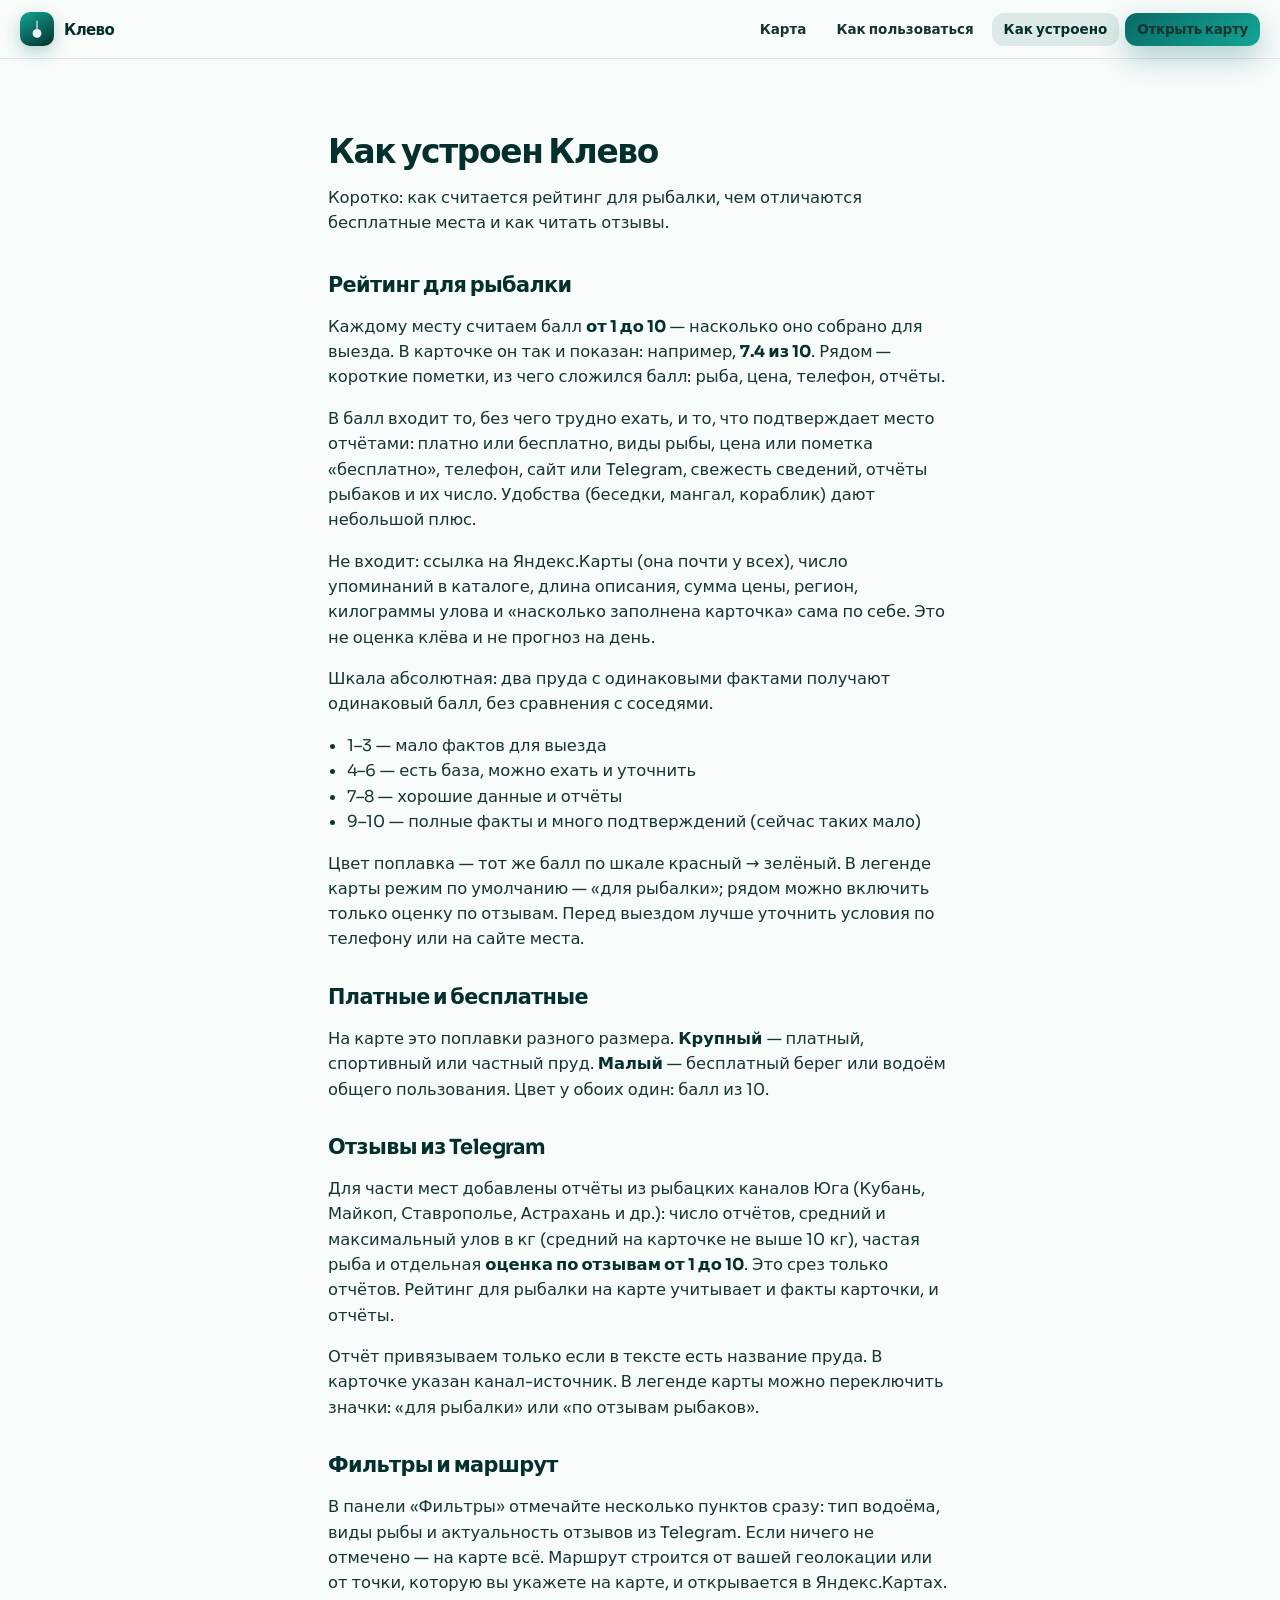
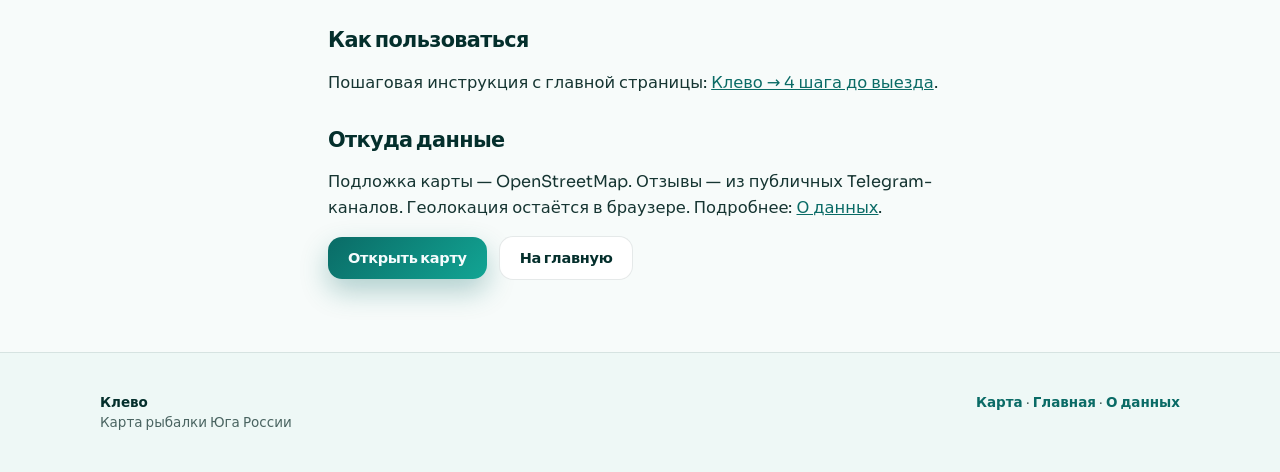
==== commit 55bd7c5e: "Update site and pond data for GitHub Pages" ====
--- a/about.html
+++ b/about.html
@@ -6,7 +6,7 @@
   <meta name="theme-color" content="#eef8f6" />
   <meta
     name="description"
-    content="Как устроен Клево: рейтинг мест, платные и бесплатные точки, отзывы из Telegram, фильтры и маршрут."
+    content="Как устроен Клево: рейтинг для рыбалки, платные и бесплатные точки, отзывы из Telegram, фильтры и маршрут."
   />
   <title>Как устроено — Клево</title>
   <link rel="canonical" href="https://klevyug.ru/about.html" />
@@ -15,7 +15,7 @@
   <meta property="og:type" content="website" />
   <meta property="og:locale" content="ru_RU" />
   <meta property="og:title" content="Как устроено — Клево" />
-  <meta property="og:description" content="Откуда берётся оценка места, чем отличаются бесплатные берега и как читать отзывы." />
+  <meta property="og:description" content="Как считается рейтинг для рыбалки, чем отличаются бесплатные берега и как читать отзывы." />
   <meta property="og:url" content="https://klevyug.ru/about.html" />
   <meta property="og:image" content="https://klevyug.ru/assets/og-image.png" />
   <link rel="preconnect" href="https://fonts.googleapis.com" />
@@ -58,22 +58,42 @@
   <main id="main" class="section prose">
     <h1 class="section__title">Как устроен Клево</h1>
     <p class="section__lead">
-      Коротко: откуда берётся оценка, чем отличаются бесплатные места и как читать отзывы.
+      Коротко: как считается рейтинг для рыбалки, чем отличаются бесплатные места
+      и как читать отзывы.
     </p>
 
-    <h2 id="rating">Рейтинг места</h2>
+    <h2 id="rating">Рейтинг для рыбалки</h2>
     <p>
-      Каждому месту считаем балл <strong>от 0 до 10</strong> — насколько заполнена карточка
-      (рыба, цена, контакты, свежесть, упоминания). В карточке он так и показан:
-      например, <strong>8.8 из 10</strong>.
+      Каждому месту считаем балл <strong>от 1 до 10</strong> — насколько оно собрано
+      для выезда. В карточке он так и показан: например, <strong>7.4 из 10</strong>.
+      Рядом — короткие пометки, из чего сложился балл: рыба, цена, телефон, отчёты.
     </p>
     <p>
-      Цвет поплавка — тот же балл по шкале красный → зелёный. Зеленее и крупнее —
-      карточка полнее. Краснее и мельче — данных мало. Это не оценка клёва
-      и не прогноз на день.
+      В балл входит то, без чего трудно ехать, и то, что подтверждает место отчётами:
+      платно или бесплатно, виды рыбы, цена или пометка «бесплатно», телефон, сайт
+      или Telegram, свежесть сведений, отчёты рыбаков и их число.
+      Удобства (беседки, мангал, кораблик) дают небольшой плюс.
     </p>
     <p>
-      Перед выездом лучше уточнить условия по телефону или на сайте места.
+      Не входит: ссылка на Яндекс.Карты (она почти у всех), число упоминаний в каталоге,
+      длина описания, сумма цены, регион, килограммы улова и «насколько заполнена карточка»
+      сама по себе. Это не оценка клёва и не прогноз на день.
+    </p>
+    <p>
+      Шкала абсолютная: два пруда с одинаковыми фактами получают одинаковый балл,
+      без сравнения с соседями.
+    </p>
+    <ul>
+      <li>1–3 — мало фактов для выезда</li>
+      <li>4–6 — есть база, можно ехать и уточнить</li>
+      <li>7–8 — хорошие данные и отчёты</li>
+      <li>9–10 — полные факты и много подтверждений (сейчас таких мало)</li>
+    </ul>
+    <p>
+      Цвет поплавка — тот же балл по шкале красный → зелёный.
+      В легенде карты режим по умолчанию — «для рыбалки»; рядом можно включить
+      только оценку по отзывам. Перед выездом лучше уточнить условия по телефону
+      или на сайте места.
     </p>
 
     <h2 id="icons">Платные и бесплатные</h2>
@@ -89,12 +109,12 @@
       (Кубань, Майкоп, Ставрополье, Астрахань и др.): число отчётов,
       средний и максимальный улов в кг (средний на карточке не выше 10 кг),
       частая рыба и отдельная <strong>оценка по отзывам от 1 до 10</strong>.
-      Это не то же самое, что балл заполненности карточки.
+      Это срез только отчётов. Рейтинг для рыбалки на карте учитывает и факты карточки, и отчёты.
     </p>
     <p>
       Отчёт привязываем только если в тексте есть название пруда.
       В карточке указан канал-источник. В легенде карты можно переключить значки:
-      «по данным карточки» или «по отзывам рыбаков».
+      «для рыбалки» или «по отзывам рыбаков».
     </p>
 
     <h2 id="filters">Фильтры и маршрут</h2>
--- a/assets/site.css
+++ b/assets/site.css
@@ -631,9 +631,9 @@
   height: 8px;
 }
 
-.legend-dot--good { background: #15803d; }
-.legend-dot--mid { background: #eab308; }
-.legend-dot--low { background: #dc2626; }
+.legend-dot--good { background: #0a6b66; }
+.legend-dot--mid { background: #c4b83a; }
+.legend-dot--low { background: #d65a45; }
 
 .legend-swatch__hint {
   font-size: 0.86rem;
@@ -714,6 +714,30 @@
 
 .cta-final .hero__actions {
   margin-top: 8px;
+}
+
+.site-channels {
+  margin: 20px 0 0;
+  font-size: 14px;
+  line-height: 1.45;
+  color: var(--muted);
+}
+
+.site-channels a {
+  color: var(--teal);
+  font-weight: 650;
+  text-decoration: none;
+}
+
+.site-channels a:hover {
+  color: var(--teal-bright);
+  text-decoration: underline;
+}
+
+.site-channels a:focus-visible {
+  outline: 3px solid var(--teal-bright);
+  outline-offset: 3px;
+  border-radius: 4px;
 }
 
 .cta-inline {
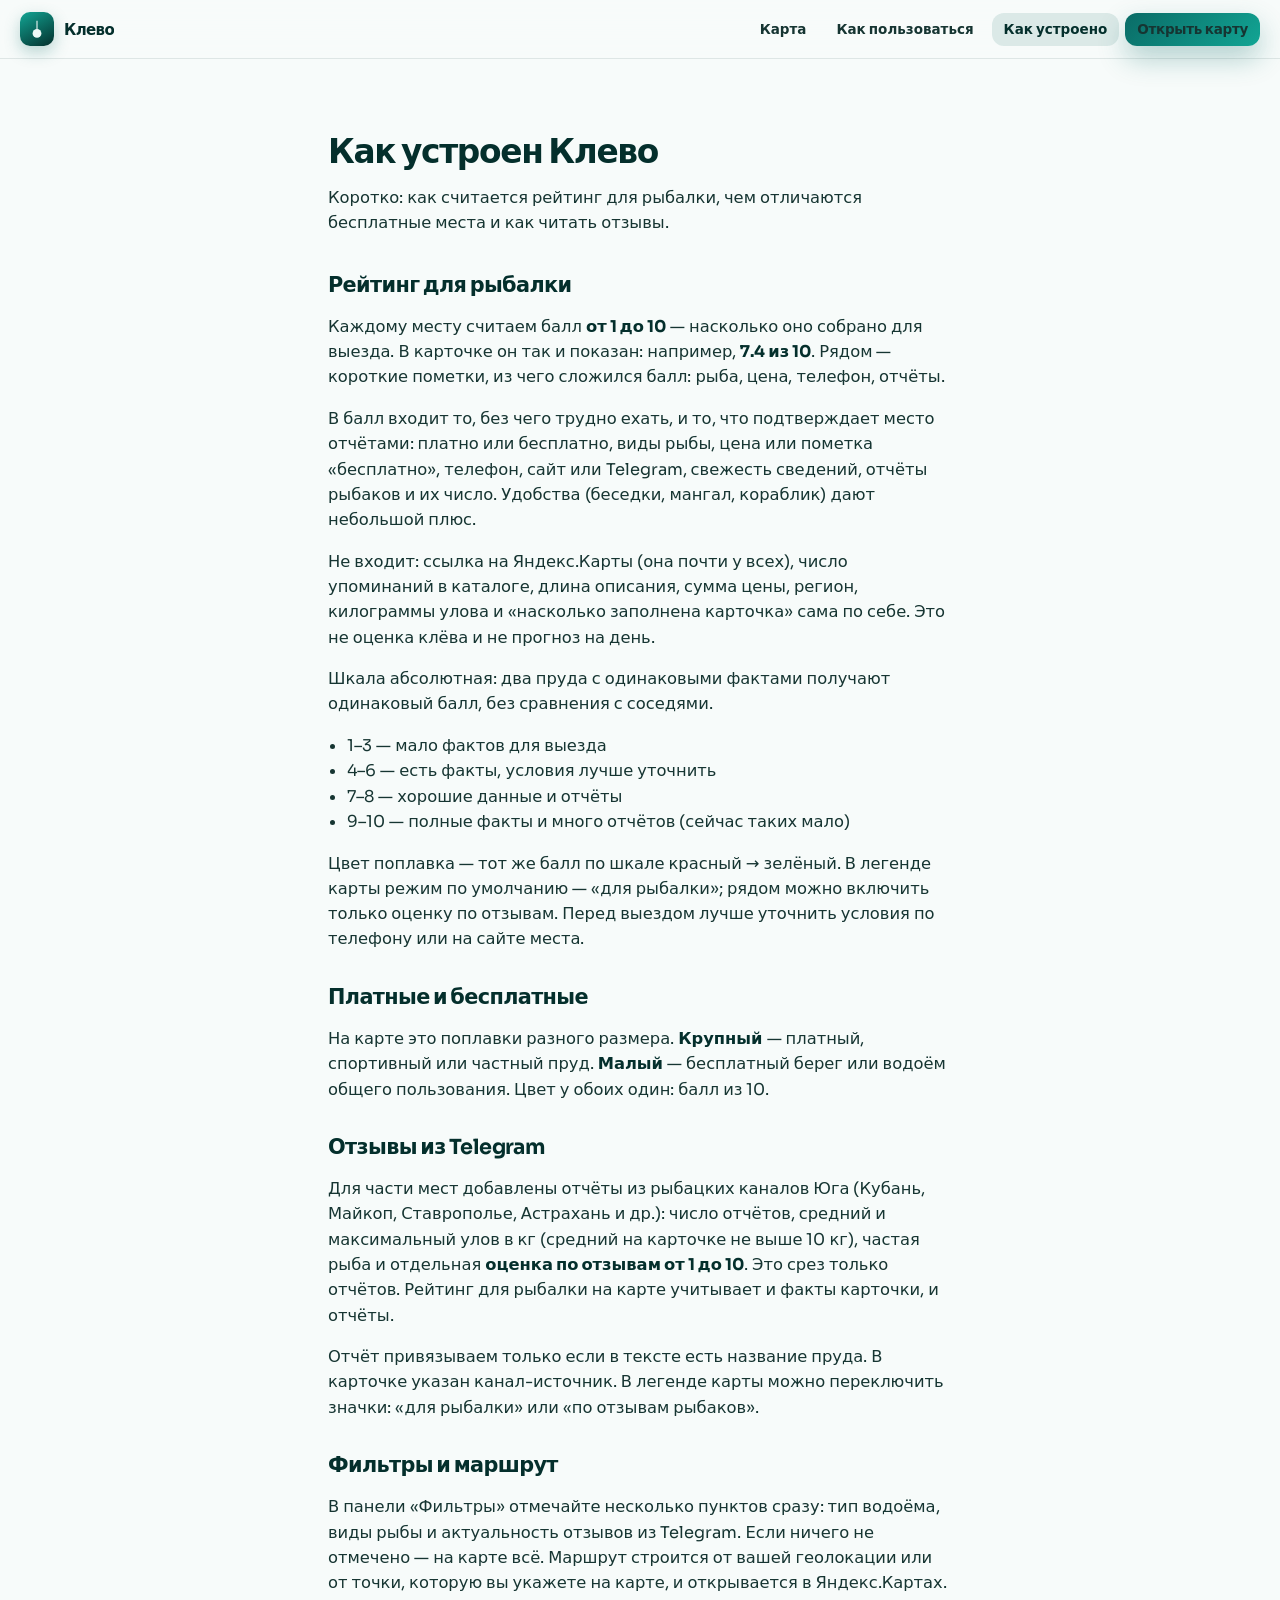
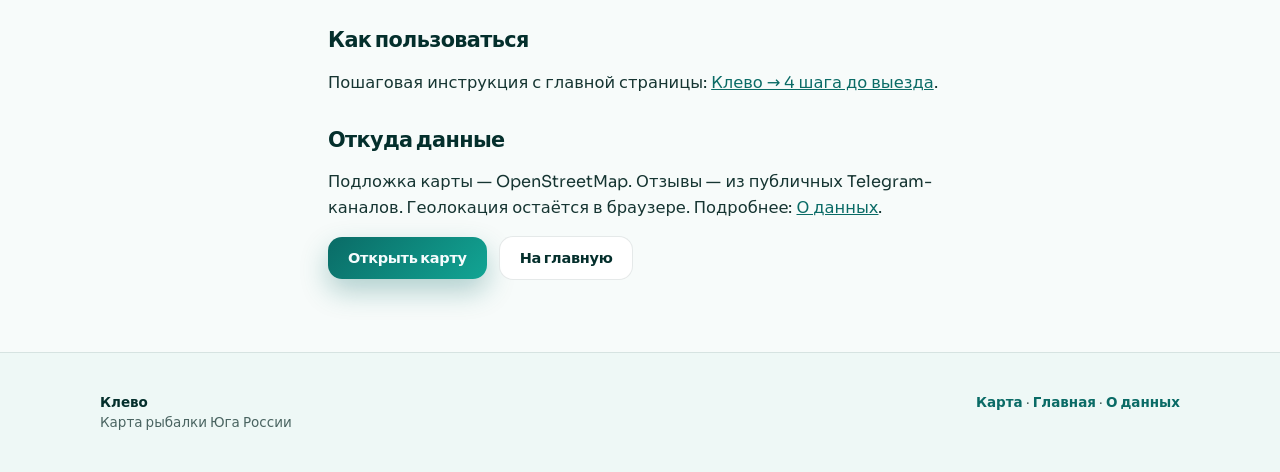
==== commit d69525cf: "Update site and pond data for GitHub Pages" ====
--- a/about.html
+++ b/about.html
@@ -85,9 +85,9 @@
     </p>
     <ul>
       <li>1–3 — мало фактов для выезда</li>
-      <li>4–6 — есть база, можно ехать и уточнить</li>
+      <li>4–6 — есть факты, условия лучше уточнить</li>
       <li>7–8 — хорошие данные и отчёты</li>
-      <li>9–10 — полные факты и много подтверждений (сейчас таких мало)</li>
+      <li>9–10 — полные факты и много отчётов (сейчас таких мало)</li>
     </ul>
     <p>
       Цвет поплавка — тот же балл по шкале красный → зелёный.
